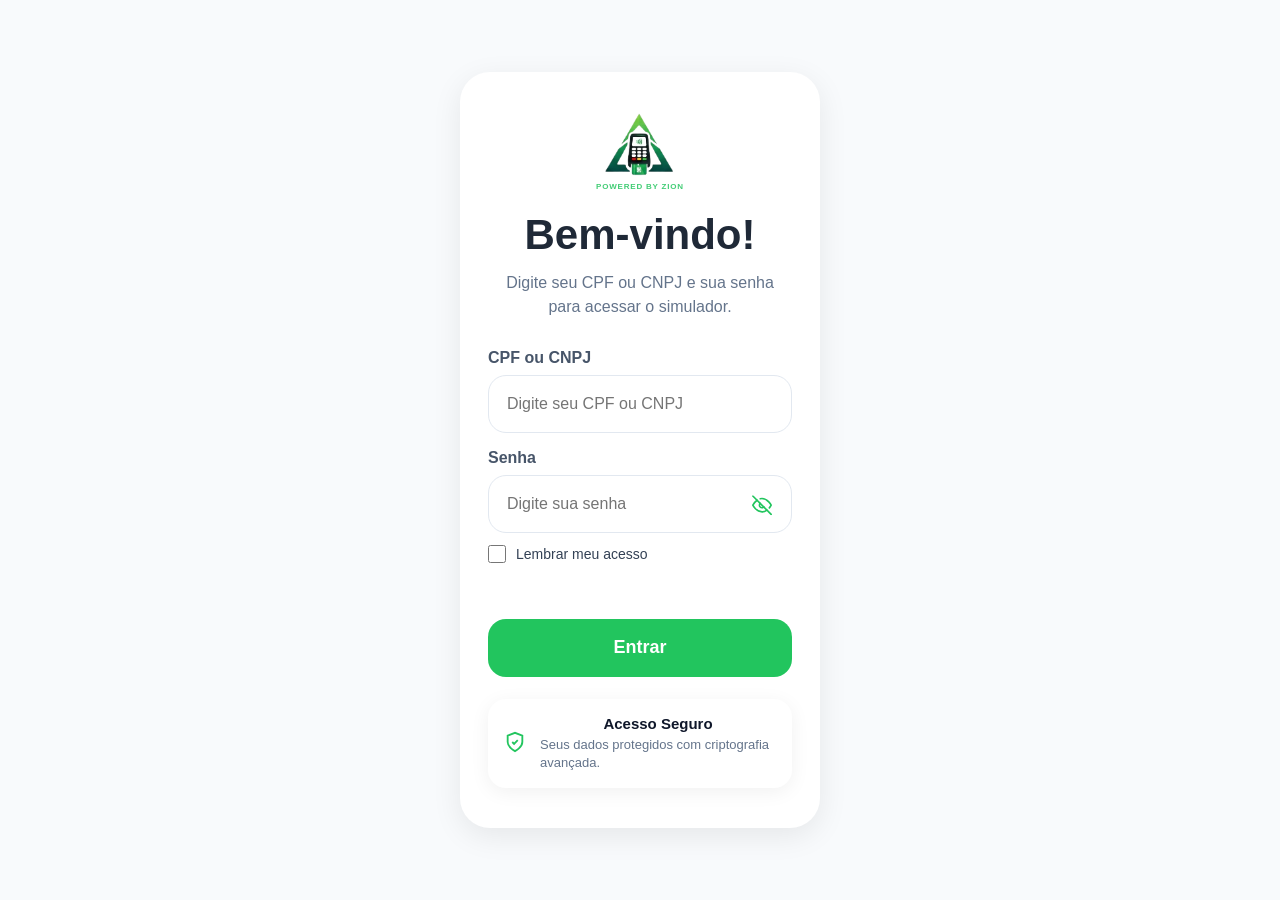
==== simulador.html @ 65c7a7a0 "Publicação inicial do frontend White Label Zion" ====
<!doctype html>
<html lang="pt-BR">
  <head>
    <meta charset="UTF-8" />

    <meta
      name="viewport"
      content="width=device-width, initial-scale=1.0, maximum-scale=1.0, user-scalable=no"
    />

    <link
      href="https://fonts.googleapis.com/css2?family=Roboto+Mono:wght@400;500;700&display=swap"
      rel="stylesheet"
    />

    <title>Simulador</title>

    <link id="faviconEmpresa" rel="icon" href="img/sistema/favicon.png" />
    <!-- PWA -->
    <link rel="manifest" href="manifest.json" />

    <meta name="theme-color" content="#334155" />

    <meta name="apple-mobile-web-app-capable" content="yes" />
    <meta name="mobile-web-app-capable" content="yes" />

    <meta name="apple-mobile-web-app-status-bar-style" content="default" />

    <link rel="stylesheet" href="css/simulador.css" />
  </head>

  <body>
    <div class="app-simulador">
      <!-- HEADER -->
      <header class="header-simulador">
        <img id="logoEmpresa" class="logo-empresa" src="" alt="Empresa" />

        <div class="cliente-info">
          <h2 id="nomeCliente">Olá, Cliente!</h2>

          <p class="empresa-cliente" id="empresaCliente">Cliente: Empresa</p>

          <p class="subtitulo-cliente">Seja bem-vindo.</p>
        </div>
      </header>

      <!-- PRODUTO -->
      <div class="grupo-tabs" id="grupoTabs">
        <button
          class="btn-tab ativo"
          id="btnTabMaquininha"
          data-tipo="maquininha"
        >
          Maquininha
        </button>

        <button class="btn-tab" id="btnTabLink" data-tipo="link">
          Link de Pagamento
        </button>
      </div>

      <!-- CONTEÚDO -->
      <main class="simulador-conteudo">
        <!-- BLOCO VALOR -->
        <div class="bloco-simulacao">
          <div class="campo-grupo">
            <label>Valor da venda</label>

            <input type="text" id="valorVenda" placeholder="R$ 0,00" />
          </div>

          <div class="tipo-calculo">
            <button class="btn-tipo ativo" id="btnPagarTaxa">Pagar taxa</button>

            <button class="btn-tipo" id="btnRepassarTaxa">Repassar taxa</button>
          </div>
        </div>

        <!-- BLOCO OPERAÇÃO -->
        <div class="bloco-operacao">
          <div class="grupo-modalidades">
            <button class="btn-modalidade ativa" data-modalidade="pix">
              PIX
            </button>

            <button class="btn-modalidade" data-modalidade="debito">
              DÉBITO
            </button>

            <button class="btn-modalidade" data-modalidade="credito">
              CRÉDITO
            </button>
          </div>

          <div class="grupo-bandeiras">
            <button class="bandeira-card ativa" data-bandeira="visa">
              <img src="img/visa.svg" alt="Visa" />
            </button>

            <button class="bandeira-card" data-bandeira="master">
              <img src="img/master.svg" alt="Master" />
            </button>

            <button class="bandeira-card" data-bandeira="elo">
              <img src="img/elo.svg" alt="Elo" />
            </button>

            <button class="bandeira-card" data-bandeira="outros">
              <img src="img/amex.svg" alt="Outros" />
            </button>
          </div>

          <div class="grupo-parcelas">
            <label>Parcelas</label>

            <div class="controle-parcelas">
              <button id="btnMenosParcela" class="btn-parcela">−</button>

              <span id="numeroParcela">1x</span>

              <button id="btnMaisParcela" class="btn-parcela">+</button>
            </div>
          </div>
        </div>

        <!-- RESULTADO -->
        <!-- RESULTADO -->
        <div class="bloco-resultado">
          <div class="titulo-resultado">Simulação</div>

          <!-- cabeçalho da operação -->
          <div class="resumo-operacao">
            <div id="tituloOperacao">PIX</div>

            <div id="subtituloOperacao">Tipo: Maquininha</div>
          </div>

          <div class="linha-divisoria"></div>

          <!-- valores principais -->
          <div class="linha-resultado">
            <span>Valor da venda</span>

            <strong id="valorVendaResumo"> R$ 0,00 </strong>
          </div>

          <div class="linha-resultado">
            <span id="labelResultadoPrincipal"> Valor líquido </span>

            <strong id="resultadoPrincipal"> R$ 0,00 </strong>
          </div>

          <div class="linha-divisoria"></div>

          <!-- taxas -->
          <div class="linha-resultado">
            <span>Taxa aplicada</span>

            <strong id="resultadoTaxa"> 0,00% </strong>
          </div>

          <div class="linha-resultado">
            <span id="labelResultadoSecundario"> Valor da taxa </span>

            <strong id="resultadoSecundario"> R$ 0,00 </strong>
          </div>
        </div>
      </main>
    </div>

    <script src="js/simulador.js"></script>
    <!-- Registro do PWA -->
    <script>
      if ("serviceWorker" in navigator) {
        window.addEventListener("load", () => {
          navigator.serviceWorker
            .register("./sw.js")
            .then(() => {
              console.log("ZION PWA ativo com sucesso");
            })
            .catch((error) => {
              console.error("Erro ao registrar PWA:", error);
            });
        });
      }
    </script>
  </body>
</html>
---- css/simulador.css ----
/* ========================================
   RESET + MOBILE PWA
======================================== */

* {
  margin: 0;
  padding: 0;
  box-sizing: border-box;
  -webkit-tap-highlight-color: transparent;
}

/* ========================================
   BODY
======================================== */

body {
  font-family: "Segoe UI", Arial, sans-serif;

  background: #f8fafc;

  min-height: 100dvh;

  display: flex;
  justify-content: center;
  align-items: center;

  padding: 8px;
}

/* ========================================
   CARD PRINCIPAL
======================================== */

.app-simulador {
  width: 100%;
  max-width: 360px;

  background: white;

  border-radius: 28px;

  padding: 12px 10px;

  box-shadow: 0 10px 35px rgba(0, 0, 0, 0.08);
}

/* ========================================
   HEADER
======================================== */

.header-simulador {
  display: flex;

  flex-direction: row;

  align-items: center;

  gap: 14px;

  margin-bottom: 20px;

  padding-bottom: 14px;

  border-bottom: 1px solid #e2e8f0;
}

/* ========================================
   LOGO EMPRESA
======================================== */

.logo-empresa {
  width: 88px;
  height: 88px;

  object-fit: contain;

  border-radius: 24px;

  background: #ffffff;

  border: 1px solid rgba(30, 41, 59, 0.04);

  padding: 10px;

  flex-shrink: 0;
}
/* ========================================
   TEXTO CLIENTE
======================================== */

.cliente-info h2 {
  font-size: 12px;

  color: #0f172a;

  line-height: 1.45;

  margin-bottom: 6px;

  font-weight: 700;

  letter-spacing: 0.2px;
}

.cliente-info p {
  font-size: 14px;
  color: #64748b;
  flex: 1;
}

/* ========================================
   CONTEÚDO
======================================== */

.simulador-conteudo {
  margin-top: 12px;
}

/* ========================================
   CAMPO VALOR
======================================== */

.campo-grupo {
  margin-bottom: 20px;
}

.campo-grupo label {
  display: block;

  font-size: 14px;
  font-weight: 600;

  color: #334155;

  margin-bottom: 8px;
}

/* INPUT valor da venda */

/* INPUT branco puro */

/* INPUT branco real */

.campo-grupo input {
  width: 100%;

  height: 54px;

  background: #ffffff;

  border: 1px solid rgba(0, 0, 0, 0.04);

  border-radius: 18px;

  padding: 0 20px;

  font-size: 18px;

  font-weight: 700;

  color: #0f172a;

  outline: none;

  box-shadow: none;
}

/* Edge / Chrome */

input:-webkit-autofill,
input:-webkit-autofill:focus {
  -webkit-box-shadow: 0 0 0 1000px #ffffff inset !important;

  -webkit-text-fill-color: #0f172a !important;
}

.campo-grupo input::placeholder {
  color: #94a3b8;
  font-weight: 600;
}

/* corrige foco do navegador */

/* foco premium em âmbar */

/* foco alinhado com o botão escuro */

/* foco premium com a mesma identidade do botão */

.campo-grupo input:focus {
  background: #ffffff !important;

  border: 1px solid rgba(217, 119, 6, 0.28);

  box-shadow:
    0 0 0 2px rgba(255, 236, 179, 0.55),
    0 0 12px rgba(217, 119, 6, 0.12);

  outline: none;
}

/* ========================================
   TIPO CÁLCULO
======================================== */

.tipo-calculo {
  display: flex;

  gap: 12px;
}

/* ========================================
   TIPO CÁLCULO
======================================== */

.tipo-calculo {
  display: flex;

  gap: 12px;
}

.btn-tipo {
  flex: 1;

  height: 36px;

  border: none;

  border-radius: 14px;

  background: rgba(15, 23, 42, 0.04);

  color: #334155;

  font-size: 12px;

  font-weight: 600;

  cursor: pointer;

  transition: all 0.25s ease;
}

.btn-tipo.ativo {
  background: #334155;

  color: white;

  box-shadow: 0 6px 18px rgba(51, 65, 85, 0.18);
}
/* ========================================
   MODALIDADES
======================================== */

.grupo-modalidades {
  display: flex;

  gap: 12px;

  margin-bottom: 20px;
}

.btn-modalidade {
  flex: 1;

  height: 34px;

  border: 1px solid rgba(30, 41, 59, 0.14);

  border-radius: 14px;

  background: white;

  font-size: 12px;
  font-weight: 600;

  color: #334155;

  cursor: pointer;

  transition: all 0.25s ease;
}

.btn-modalidade.ativa {
  background: rgba(34, 197, 94, 0.08);

  border-color: rgba(34, 197, 94, 0.28);

  color: #15803d;
}

/* ========================================
   BANDEIRAS
======================================== */

.grupo-bandeiras {
  display: grid;
  grid-template-columns: repeat(4, 1fr);

  gap: 8px;

  margin-top: 10px;
}

.bandeira-card {
  width: 100%;

  height: 42px;

  border: 1px solid rgba(30, 41, 59, 0.1);

  border-radius: 12px;

  background: rgba(255, 255, 255, 0.75);

  display: flex;

  align-items: center;

  justify-content: center;

  cursor: pointer;

  transition: all 0.25s ease;
}

.bandeira-card img {
  max-width: 42px;

  max-height: 24px;

  object-fit: contain;
}

.bandeira-card.ativa {
  border: 2px solid rgba(34, 197, 94, 0.22);

  background: rgba(34, 197, 94, 0.08);

  transform: scale(1.03);
}

/* ========================================
   PARCELAS
======================================== */

.grupo-parcelas {
  margin-top: 24px;
}

.grupo-parcelas label {
  display: block;

  font-size: 13px;
  text-align: center;

  font-weight: 600;

  color: #475569;

  margin-bottom: 10px;
}

.controle-parcelas {
  margin: 0 auto;
  display: flex;

  align-items: center;

  width: fit-content;

  border: 1px solid rgba(30, 41, 59, 0.1);

  border-radius: 14px;

  background: rgba(255, 255, 255, 0.8);

  overflow: hidden;
}

.btn-parcela {
  width: 38px;

  height: 36px;

  border: none;

  background: transparent;

  font-size: 18px;

  font-weight: 700;

  color: #334155;

  cursor: pointer;

  transition: all 0.25s ease;
}

.btn-parcela:hover {
  background: #334155;

  color: white;
}

.btn-parcela:hover {
  background: rgba(34, 197, 94, 0.08);

  color: #15803d;
}

#numeroParcela {
  min-width: 52px;

  height: 100%;

  display: flex;

  align-items: center;

  justify-content: center;

  background: rgba(34, 197, 94, 0.08);

  color: #15803d;

  font-size: 18px;

  font-weight: 700;

  border-left: 1px solid rgba(30, 41, 59, 0.08);

  border-right: 1px solid rgba(30, 41, 59, 0.08);
}

/* ========================================
   IDENTIDADE CLIENTE
======================================== */

.empresa-cliente {
  font-size: 13px;

  font-weight: 600;

  color: #2e7d32;

  margin-bottom: 4px;
}

/* Nome da empresa */
.empresa-cliente strong {
  color: #14b8a6;

  font-weight: 700;
}

.subtitulo-cliente {
  font-size: 12px;
  font-weight: 500;

  color: #f57c00;
}

/* ========================================
   BLOCOS PREMIUM
======================================== */

.bloco-simulacao,
.bloco-operacao {
  /*background: rgba(30, 58, 95, 0.045); */
  background: rgba(30, 41, 59, 0.05);
  border: 1px solid rgba(30, 58, 95, 0.08);

  border-radius: 22px;

  padding: 12px;

  margin-bottom: 14px;
}

.bloco-operacao {
  padding-top: 24px;
}
/* ========================================
   TABS DO PRODUTO
======================================== */

/* ========================================
   TABS DO PRODUTO
======================================== */

/* ========================================
   TABS DO PRODUTO
======================================== */

/* ========================================
   TABS DO PRODUTO
======================================== */

/* ========================================
   TABS DO PRODUTO
======================================== */

.grupo-tabs {
  display: flex;

  justify-content: center;

  gap: 12px;

  width: 100%;

  margin: 14px auto 16px auto;
}

.btn-tab {
  flex: 1;

  height: 36px;

  border: 1px solid rgba(30, 41, 59, 0.1);

  background: white;

  color: #64748b;

  border-radius: 14px;

  font-size: 12px;

  font-weight: 600;

  cursor: pointer;

  transition: all 0.25s ease;
}

/* apenas selecionado */
.btn-tab.ativo {
  background: rgba(34, 197, 94, 0.08);

  border-color: rgba(34, 197, 94, 0.22);

  color: #15803d;
}
/* ======================================
   BLOCO RESULTADO
====================================== */

.bloco-resultado {
  margin-top: 22px;

  padding: 14px;

  border-radius: 24px;

  border: 1px solid rgba(30, 41, 59, 0.08);

  /*background: rgba(248, 250, 252, 0.75); */
  background: rgba(34, 197, 94, 0.07);

  box-shadow: 0 8px 24px rgba(15, 23, 42, 0.04);
}

.titulo-resultado {
  font-size: 14px;

  font-weight: 700;

  color: #334155;

  margin-bottom: 16px;

  padding-bottom: 10px;

  border-bottom: 1px solid rgba(30, 41, 59, 0.06);
}

.linha-resultado {
  display: flex;

  justify-content: space-between;

  align-items: center;

  margin-bottom: 14px;

  font-size: 14px;

  color: #64748b;
}

.linha-resultado strong {
  font-size: 18px;

  font-weight: 700;

  color: #0f172a;
}
/* =====================================
   FILIPETA DIGITAL
===================================== */

.resumo-operacao {
  margin-top: 14px;
  margin-bottom: 14px;
}

#tituloOperacao {
  font-size: 16px;
  font-weight: 700;
  color: #1f2a44;
  text-transform: uppercase;
  letter-spacing: 0.5px;
}

#subtituloOperacao {
  margin-top: 0px;

  font-size: 12px;
  font-weight: 500;

  color: #64748b;
}

.linha-divisoria {
  width: 100%;

  height: 1px;

  background: rgba(15, 23, 42, 0.12);

  margin: 5px 0 5px 0;
}

.bloco-resultado .linha-resultado {
  display: flex;

  justify-content: space-between;

  align-items: center;

  gap: 8px;

  padding: 1px 0;

  margin-bottom: 2px;
}

.bloco-resultado .linha-resultado span {
  font-size: 13px;

  color: #64748b;

  font-weight: 500;
}

.bloco-resultado .linha-resultado strong {
  font-size: 15px;

  font-weight: 700;

  color: #0f172a;
}
#resultadoPrincipal {
  font-size: 18px;

  font-weight: 700;

  color: #0f172a;
}
/* fonte da filipeta */
.bloco-resultado {
  font-family: "Roboto Mono", monospace;
}

/* ======================================
   BLOCO RESULTADO PREMIUM ÂMBAR
====================================== */

.bloco-resultado {
  margin-top: 22px;

  padding: 16px;

  border-radius: 24px;

  font-family: "Roboto Mono", monospace;

  /* gradiente premium */
  background: linear-gradient(
    145deg,
    rgba(255, 248, 220, 0.95),
    rgba(255, 236, 179, 0.88),
    rgba(255, 213, 79, 0.18)
  );

  border: 1px solid rgba(217, 119, 6, 0.15);

  box-shadow:
    0 10px 30px rgba(217, 119, 6, 0.08),
    inset 0 1px 0 rgba(255, 255, 255, 0.65);

  position: relative;

  overflow: hidden;
}

/* brilho superior */
.bloco-resultado::before {
  content: "";

  position: absolute;

  top: 0;
  left: -30%;

  width: 60%;
  height: 100%;

  background: linear-gradient(
    90deg,
    transparent,
    rgba(255, 255, 255, 0.25),
    transparent
  );

  transform: skewX(-20deg);
}

.titulo-resultado {
  font-size: 14px;

  font-weight: 700;

  color: #92400e;

  margin-bottom: 16px;

  padding-bottom: 10px;

  border-bottom: 1px solid rgba(180, 83, 9, 0.12);
}

#tituloOperacao {
  font-size: 16px;

  font-weight: 700;

  color: #78350f;

  letter-spacing: 0.5px;
}

#subtituloOperacao {
  font-size: 12px;

  font-weight: 500;

  color: #a16207;
}

.bloco-resultado .linha-resultado span {
  font-size: 13px;

  color: #92400e;

  font-weight: 500;
}

.bloco-resultado .linha-resultado strong {
  font-size: 15px;

  font-weight: 700;

  color: #451a03;
}

#resultadoPrincipal {
  font-size: 20px;

  font-weight: 700;

  color: #78350f;
}

.linha-divisoria {
  background: rgba(180, 83, 9, 0.15);
}

/* TESTE — card valor da venda em âmbar */

/* BLOCO SUPERIOR — versão viva e confortável */

/* fundo do card com a cor do botão */

.bloco-simulacao {
  background: #334155;

  border: 1px solid rgba(255, 255, 255, 0.06);

  border-radius: 22px;

  padding: 12px;

  margin-bottom: 14px;

  box-shadow: 0 8px 20px rgba(15, 23, 42, 0.1);
}
.campo-grupo label {
  color: #ffffff;
}

/* botão ativo com identidade premium */

.btn-tipo.ativo {
  background: linear-gradient(
    145deg,
    rgba(255, 248, 220, 0.98),
    rgba(255, 236, 179, 0.92),
    rgba(255, 213, 79, 0.25)
  );

  color: #78350f;

  border: 1px solid rgba(217, 119, 6, 0.14);

  box-shadow: 0 6px 16px rgba(217, 119, 6, 0.08);
}
/* botão inativo visível no fundo escuro */

.btn-tipo {
  flex: 1;

  height: 36px;

  border: 1px solid rgba(255, 255, 255, 0.1);

  border-radius: 14px;

  background: rgba(255, 255, 255, 0.05);

  color: rgba(255, 255, 255, 0.88);

  font-size: 12px;

  font-weight: 600;

  cursor: pointer;

  transition: all 0.25s ease;
}
/* modalidade ativa com identidade premium */

/* produto ativo premium */

.btn-tab.ativo {
  background: linear-gradient(
    145deg,
    rgba(255, 248, 220, 0.98),
    rgba(255, 236, 179, 0.92),
    rgba(255, 213, 79, 0.25)
  );

  border: 1px solid rgba(217, 119, 6, 0.14);

  color: #78350f;

  box-shadow: 0 6px 16px rgba(217, 119, 6, 0.08);

  box-shadow:
    0 2px 4px rgba(255, 255, 255, 0.35) inset,
    0 6px 14px rgba(217, 119, 6, 0.08),
    0 1px 2px rgba(120, 53, 15, 0.08);
}

/* ======================================
   TOAST COPIADO
====================================== */

.toast-copiado {
  position: fixed;

  bottom: 28px;

  left: 50%;

  transform: translateX(-50%);

  background: rgba(51, 65, 85, 0.96);

  color: #ffffff;

  padding: 10px 18px;

  border-radius: 14px;

  font-size: 13px;

  font-weight: 600;

  z-index: 9999;

  opacity: 0;

  pointer-events: none;

  transition: all 0.25s ease;

  box-shadow: 0 8px 20px rgba(15, 23, 42, 0.16);
}

.toast-copiado.mostrar {
  opacity: 1;

  transform: translateX(-50%) translateY(-4px);
}

/* refinamento sutil */

.bloco-operacao {
  border: 1px solid rgba(51, 65, 85, 0.08) !important;

  box-shadow:
    inset 0 1px 0 rgba(255, 255, 255, 0.8),
    0 4px 12px rgba(15, 23, 42, 0.02) !important;
}

/* identidade visual da empresa */

.cliente-info .empresa-cliente {
  color: #2e7d32 !important;

  font-size: 13px;

  font-weight: 600;
}

.cliente-info .subtitulo-cliente {
  color: #f57c00 !important;

  font-size: 12px;

  font-weight: 500;
}

/* texto base + nome da empresa separado */

.cliente-info .empresa-cliente {
  color: #64748b !important;

  font-size: 13px;

  font-weight: 600;
}

/* somente o nome da empresa */
.cliente-info .empresa-cliente strong {
  color: #2e7d32 !important;

  font-weight: 700;
}

/* navegação superior — elegante e sem roubar protagonismo */

.btn-tab.ativo {
  background: #334155;

  color: #ffffff;

  border: 1px solid rgba(255, 255, 255, 0.08);

  box-shadow:
    inset 0 1px 0 rgba(255, 255, 255, 0.18),
    0 4px 12px rgba(15, 23, 42, 0.08);

  transform: translateY(-1px);
}
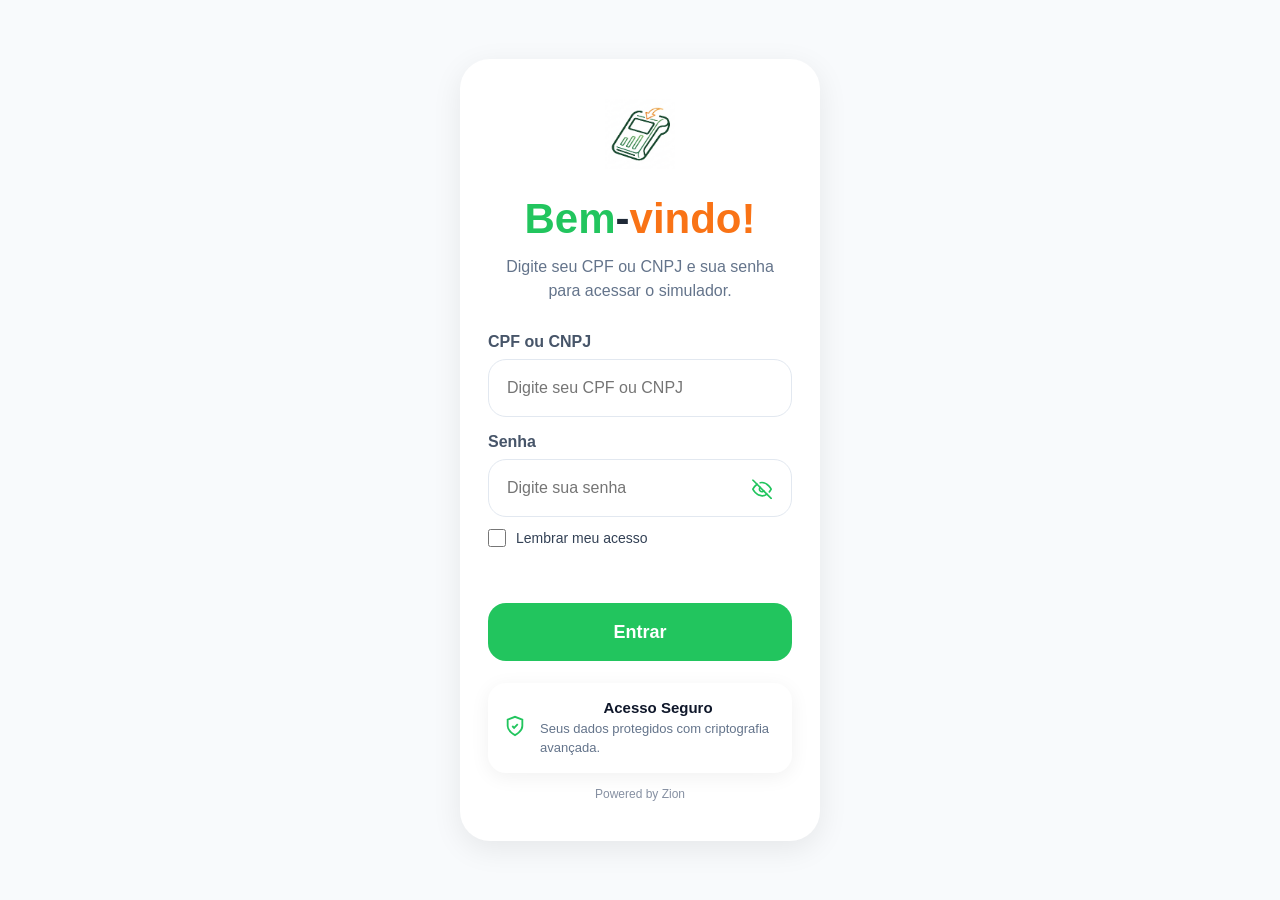
==== commit 432dbfb8: "Implementado botão logout no simulador do cliente" ====
--- a/simulador.html
+++ b/simulador.html
@@ -42,6 +42,8 @@
 
           <p class="subtitulo-cliente">Seja bem-vindo.</p>
         </div>
+
+        <button id="btnLogoutCliente" class="btn-logout">Sair</button>
       </header>
 
       <!-- PRODUTO -->
